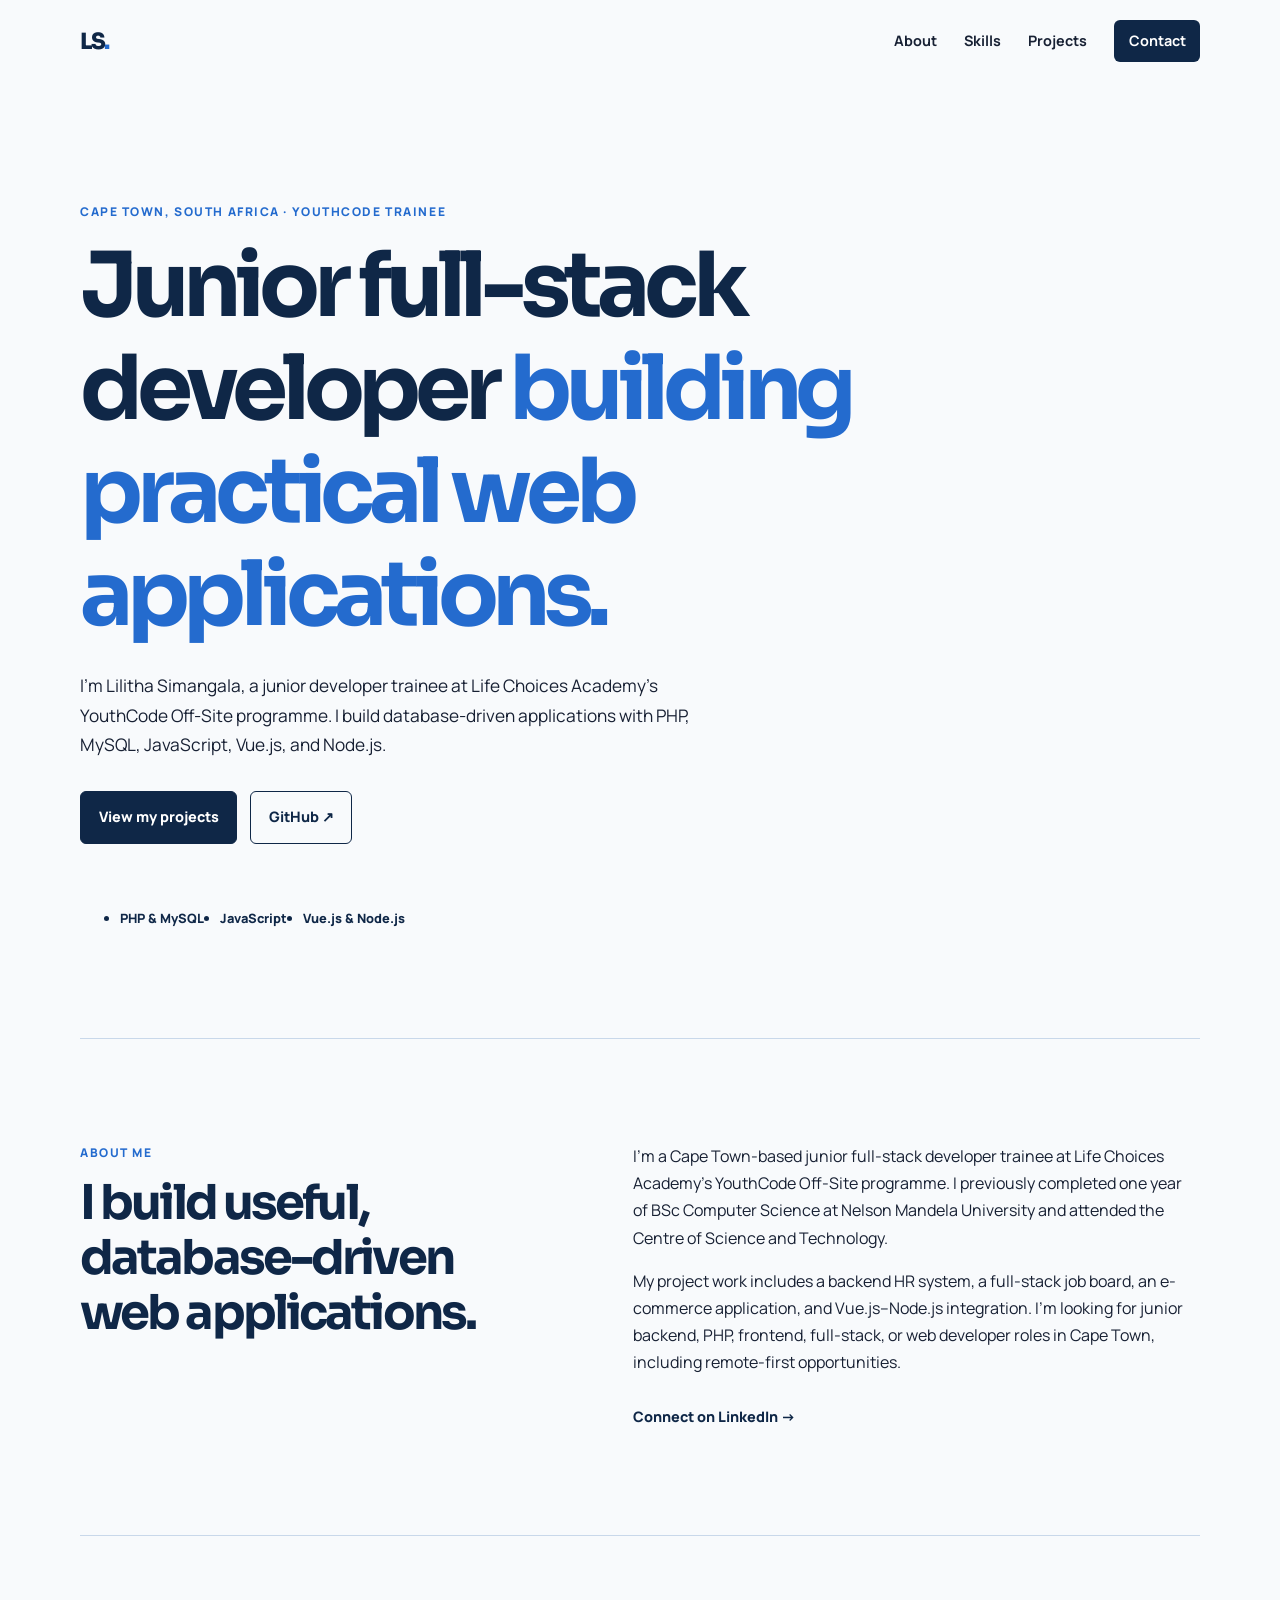
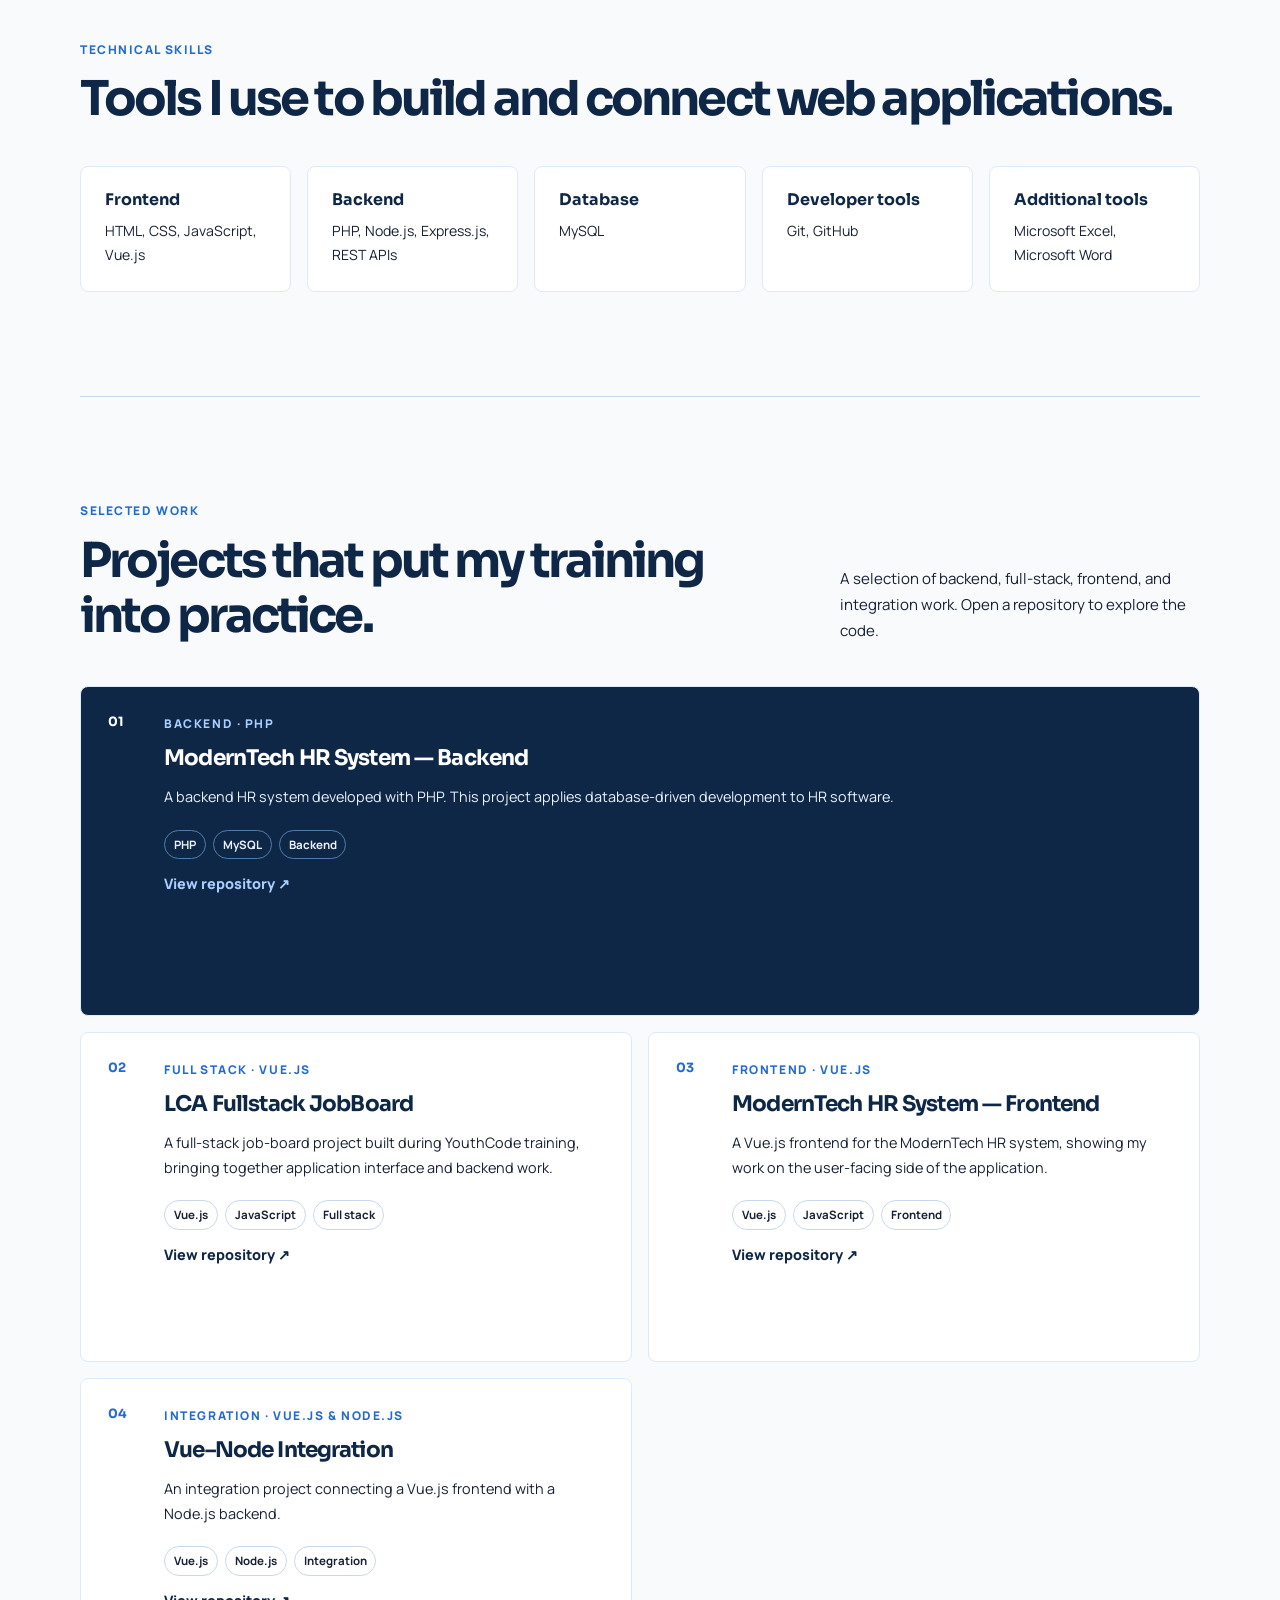
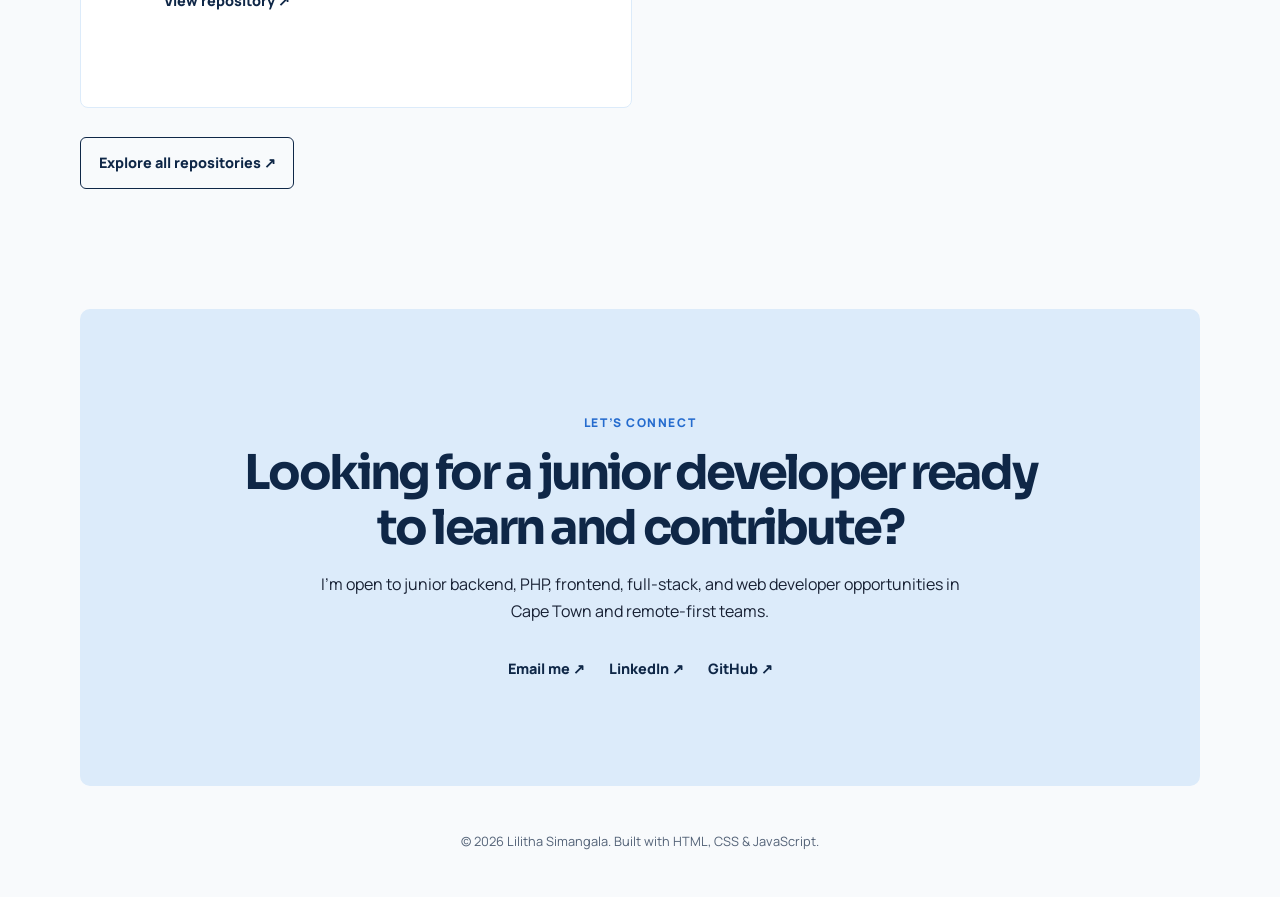
==== index.html @ db2eb68e "Prepare portfolio for GitHub Pages" ====
<!DOCTYPE html>
<html lang="en">
<head>
  <meta charset="UTF-8">
  <meta name="viewport" content="width=device-width, initial-scale=1.0">
  <meta name="description" content="Lilitha Simangala is a Cape Town-based junior full-stack developer trainee building practical web applications with PHP, MySQL, JavaScript, Vue.js, and Node.js.">
  <meta name="theme-color" content="#0F2747">
  <meta property="og:title" content="Lilitha Simangala | Junior Developer">
  <meta property="og:description" content="Cape Town-based junior full-stack developer trainee. Explore Lilitha’s projects, skills, and contact details.">
  <meta property="og:type" content="website">

  <title>Lilitha Simangala | Junior Developer</title>

  <link rel="preconnect" href="https://fonts.googleapis.com">
  <link rel="preconnect" href="https://fonts.gstatic.com" crossorigin>
  <link href="https://fonts.googleapis.com/css2?family=Manrope:wght@400;500;600;700;800&family=Sora:wght@500;600;700;800&display=swap" rel="stylesheet">
  <link rel="stylesheet" href="styles.css">
</head>

<body>
  <a class="skip-link" href="#main-content">Skip to content</a>

  <header class="site-header">
    <a href="#home" class="logo" aria-label="Lilitha Simangala, home">LS<span>.</span></a>

    <button class="menu-button" type="button" aria-controls="primary-navigation" aria-expanded="false">
      Menu
    </button>

    <nav id="primary-navigation" class="nav-links" aria-label="Primary navigation">
      <a href="#about">About</a>
      <a href="#skills">Skills</a>
      <a href="#projects">Projects</a>
      <a class="contact-nav" href="#contact">Contact</a>
    </nav>
  </header>

  <main id="main-content">
    <section id="home" class="hero container" aria-labelledby="hero-title">
      <p class="eyebrow">Cape Town, South Africa · YouthCode trainee</p>

      <h1 id="hero-title">
        Junior full-stack developer
        <span>building practical web applications.</span>
      </h1>

      <p class="hero-text">
        I’m Lilitha Simangala, a junior developer trainee at Life Choices Academy’s
        YouthCode Off-Site programme. I build database-driven applications with
        PHP, MySQL, JavaScript, Vue.js, and Node.js.
      </p>

      <div class="hero-buttons">
        <a class="button primary-button" href="#projects">View my projects</a>
        <a class="button secondary-button" href="https://github.com/LilithaSimangala" target="_blank" rel="noopener noreferrer">GitHub <span aria-hidden="true">↗</span></a>
      </div>

      <ul class="quick-skills" aria-label="Core technologies">
        <li>PHP &amp; MySQL</li>
        <li>JavaScript</li>
        <li>Vue.js &amp; Node.js</li>
      </ul>
    </section>

    <section id="about" class="section container about-section" aria-labelledby="about-title">
      <div>
        <p class="eyebrow">About me</p>
        <h2 id="about-title">I build useful, database-driven web applications.</h2>
      </div>

      <div class="about-text">
        <p>
          I’m a Cape Town-based junior full-stack developer trainee at Life Choices
          Academy’s YouthCode Off-Site programme. I previously completed one year
          of BSc Computer Science at Nelson Mandela University and attended the
          Centre of Science and Technology.
        </p>

        <p>
          My project work includes a backend HR system, a full-stack job board,
          an e-commerce application, and Vue.js–Node.js integration. I’m looking
          for junior backend, PHP, frontend, full-stack, or web developer roles
          in Cape Town, including remote-first opportunities.
        </p>

        <a class="text-link" href="https://www.linkedin.com/in/lilitha-simangala-366183263" target="_blank" rel="noopener noreferrer">Connect on LinkedIn <span aria-hidden="true">→</span></a>
      </div>
    </section>

    <section id="skills" class="section container" aria-labelledby="skills-title">
      <p class="eyebrow">Technical skills</p>
      <h2 id="skills-title">Tools I use to build and connect web applications.</h2>

      <div class="skills-grid">
        <article>
          <h3>Frontend</h3>
          <p>HTML, CSS, JavaScript, Vue.js</p>
        </article>

        <article>
          <h3>Backend</h3>
          <p>PHP, Node.js, Express.js, REST APIs</p>
        </article>

        <article>
          <h3>Database</h3>
          <p>MySQL</p>
        </article>

        <article>
          <h3>Developer tools</h3>
          <p>Git, GitHub</p>
        </article>

        <article>
          <h3>Additional tools</h3>
          <p>Microsoft Excel, Microsoft Word</p>
        </article>
      </div>
    </section>

    <section id="projects" class="section container" aria-labelledby="projects-title">
      <div class="projects-heading">
        <div>
          <p class="eyebrow">Selected work</p>
          <h2 id="projects-title">Projects that put my training into practice.</h2>
        </div>

        <p>
          A selection of backend, full-stack, frontend, and integration work.
          Open a repository to explore the code.
        </p>
      </div>

      <div class="project-grid">
        <article class="project-card featured-card">
          <span class="project-number" aria-hidden="true">01</span>
          <div>
            <p class="project-type">Backend · PHP</p>
            <h3>ModernTech HR System — Backend</h3>
            <p>
              A backend HR system developed with PHP. This project applies
              database-driven development to HR software.
            </p>
            <div class="tags" aria-label="Technologies and focus">
              <span>PHP</span><span>MySQL</span><span>Backend</span>
            </div>
            <a href="https://github.com/LilithaSimangala/back-end-moderntech-hr-system" target="_blank" rel="noopener noreferrer">View repository <span aria-hidden="true">↗</span></a>
          </div>
        </article>

        <article class="project-card">
          <span class="project-number" aria-hidden="true">02</span>
          <div>
            <p class="project-type">Full stack · Vue.js</p>
            <h3>LCA Fullstack JobBoard</h3>
            <p>
              A full-stack job-board project built during YouthCode training,
              bringing together application interface and backend work.
            </p>
            <div class="tags" aria-label="Technologies and focus">
              <span>Vue.js</span><span>JavaScript</span><span>Full stack</span>
            </div>
            <a href="https://github.com/LilithaSimangala/LCA-Fullstack-JobBoard" target="_blank" rel="noopener noreferrer">View repository <span aria-hidden="true">↗</span></a>
          </div>
        </article>

        <article class="project-card">
          <span class="project-number" aria-hidden="true">03</span>
          <div>
            <p class="project-type">Frontend · Vue.js</p>
            <h3>ModernTech HR System — Frontend</h3>
            <p>
              A Vue.js frontend for the ModernTech HR system, showing my work
              on the user-facing side of the application.
            </p>
            <div class="tags" aria-label="Technologies and focus">
              <span>Vue.js</span><span>JavaScript</span><span>Frontend</span>
            </div>
            <a href="https://github.com/LilithaSimangala/Moderntech-Hr-System" target="_blank" rel="noopener noreferrer">View repository <span aria-hidden="true">↗</span></a>
          </div>
        </article>

        <article class="project-card">
          <span class="project-number" aria-hidden="true">04</span>
          <div>
            <p class="project-type">Integration · Vue.js &amp; Node.js</p>
            <h3>Vue–Node Integration</h3>
            <p>
              An integration project connecting a Vue.js frontend with a
              Node.js backend.
            </p>
            <div class="tags" aria-label="Technologies and focus">
              <span>Vue.js</span><span>Node.js</span><span>Integration</span>
            </div>
            <a href="https://github.com/LilithaSimangala/LCA-Vue-Node-Integration" target="_blank" rel="noopener noreferrer">View repository <span aria-hidden="true">↗</span></a>
          </div>
        </article>
      </div>

      <a class="button secondary-button all-projects" href="https://github.com/LilithaSimangala?tab=repositories" target="_blank" rel="noopener noreferrer">Explore all repositories <span aria-hidden="true">↗</span></a>
    </section>

    <section id="contact" class="contact-section container" aria-labelledby="contact-title">
      <p class="eyebrow">Let’s connect</p>

      <h2 id="contact-title">Looking for a junior developer ready to learn and contribute?</h2>

      <p>
        I’m open to junior backend, PHP, frontend, full-stack, and web developer
        opportunities in Cape Town and remote-first teams.
      </p>

      <div class="contact-links">
        <a href="mailto:lilithaphem@gmail.com">Email me <span aria-hidden="true">↗</span></a>
        <a href="https://www.linkedin.com/in/lilitha-simangala-366183263" target="_blank" rel="noopener noreferrer">LinkedIn <span aria-hidden="true">↗</span></a>
        <a href="https://github.com/LilithaSimangala" target="_blank" rel="noopener noreferrer">GitHub <span aria-hidden="true">↗</span></a>
      </div>
    </section>
  </main>

  <footer>
    <p>© <span id="year"></span> Lilitha Simangala. Built with HTML, CSS &amp; JavaScript.</p>
  </footer>

  <script src="script.js"></script>
</body>
</html>
---- styles.css ----
:root {
  --navy: #0F2747;
  --blue: #246BCE;
  --soft-blue: #DCEBFA;
  --off-white: #F8FAFC;
  --text: #172033;
  --line: #C9D8EA;
}

* {
  box-sizing: border-box;
}

html {
  scroll-behavior: smooth;
}

body {
  margin: 0;
  background: var(--off-white);
  color: var(--text);
  font-family: "Manrope", sans-serif;
  line-height: 1.7;
}

a {
  color: inherit;
  text-decoration: none;
}

a:focus-visible,
button:focus-visible {
  outline: 3px solid var(--blue);
  outline-offset: 4px;
}

.skip-link {
  position: absolute;
  z-index: 10;
  top: 0.75rem;
  left: 0.75rem;
  padding: 0.65rem 0.9rem;
  transform: translateY(-160%);
  border-radius: 6px;
  background: var(--navy);
  color: white;
  font-weight: 800;
}

.skip-link:focus {
  transform: translateY(0);
}

.container,
.site-header {
  width: min(1120px, calc(100% - 2rem));
  margin: auto;
}

.site-header {
  height: 82px;
  display: flex;
  align-items: center;
  justify-content: space-between;
}

.logo {
  color: var(--navy);
  font-family: "Sora", sans-serif;
  font-size: 1.4rem;
  font-weight: 800;
  letter-spacing: -0.1em;
}

.logo span {
  color: var(--blue);
}

.nav-links {
  display: flex;
  align-items: center;
  gap: 1.7rem;
  font-size: 0.9rem;
  font-weight: 700;
}

.nav-links a:hover,
.text-link:hover,
.project-card a:hover,
.contact-links a:hover {
  color: var(--blue);
}

.contact-nav {
  padding: 0.55rem 0.9rem;
  border-radius: 6px;
  background: var(--navy);
  color: white;
}

.menu-button {
  display: none;
  border: 0;
  background: transparent;
  color: var(--navy);
  font: 700 0.9rem "Manrope", sans-serif;
}

.hero {
  padding: 7.5rem 0 6rem;
}

.eyebrow,
.project-type {
  margin: 0 0 0.7rem;
  color: var(--blue);
  font-size: 0.75rem;
  font-weight: 800;
  letter-spacing: 0.13em;
  text-transform: uppercase;
}

h1,
h2,
h3 {
  color: var(--navy);
  font-family: "Sora", sans-serif;
  line-height: 1.15;
}

h1 {
  max-width: 880px;
  margin: 0;
  font-size: clamp(2.7rem, 7vw, 5.6rem);
  letter-spacing: -0.07em;
}

h1 span {
  color: var(--blue);
}

h2 {
  margin: 0;
  font-size: clamp(1.9rem, 4vw, 3rem);
  letter-spacing: -0.06em;
}

.hero-text {
  max-width: 660px;
  margin: 1.6rem 0 2rem;
  font-size: 1.08rem;
}

.hero-buttons {
  display: flex;
  flex-wrap: wrap;
  gap: 0.8rem;
}

.button {
  display: inline-block;
  padding: 0.8rem 1.1rem;
  border: 1px solid var(--navy);
  border-radius: 6px;
  font-size: 0.9rem;
  font-weight: 800;
  transition: 0.2s;
}

.button:hover {
  transform: translateY(-2px);
}

.primary-button {
  background: var(--navy);
  color: white;
}

.secondary-button {
  color: var(--navy);
}

.quick-skills {
  display: flex;
  flex-wrap: wrap;
  gap: 1rem;
  margin-top: 4rem;
  color: var(--navy);
  font-size: 0.8rem;
  font-weight: 800;
}

.quick-skills span {
  padding-right: 1rem;
  border-right: 1px solid var(--line);
}

.quick-skills span:last-child {
  border: 0;
}

.section {
  padding: 6.5rem 0;
  border-top: 1px solid var(--line);
}

.about-section {
  display: grid;
  grid-template-columns: 0.9fr 1.1fr;
  gap: 8%;
}

.about-text p:first-child {
  margin-top: 0;
}

.text-link,
.project-card a {
  display: inline-block;
  margin-top: 0.8rem;
  color: var(--navy);
  font-size: 0.9rem;
  font-weight: 800;
}

.skills-grid {
  display: grid;
  grid-template-columns: repeat(auto-fit, minmax(190px, 1fr));
  gap: 1rem;
  margin-top: 2.5rem;
}

.skills-grid article {
  padding: 1.5rem;
  border: 1px solid var(--soft-blue);
  border-radius: 8px;
  background: white;
}

.skills-grid h3 {
  margin: 0 0 0.6rem;
  font-size: 1rem;
}

.skills-grid p {
  margin: 0;
  font-size: 0.88rem;
}

.projects-heading {
  display: flex;
  align-items: end;
  justify-content: space-between;
  gap: 3rem;
}

.projects-heading > p {
  max-width: 360px;
  margin: 0;
  font-size: 0.94rem;
}

.project-grid {
  display: grid;
  grid-template-columns: repeat(2, 1fr);
  gap: 1rem;
  margin-top: 2.7rem;
}

.project-card {
  display: grid;
  grid-template-columns: 40px 1fr;
  gap: 1rem;
  min-height: 330px;
  padding: 1.7rem;
  border: 1px solid var(--soft-blue);
  border-radius: 8px;
  background: white;
}

.featured-card {
  grid-column: span 2;
  background: var(--navy);
  color: #EAF2FC;
}

.featured-card h3,
.featured-card .project-number {
  color: white;
}

.featured-card .project-type,
.featured-card a {
  color: #A9CEFF;
}

.project-number {
  color: var(--blue);
  font: 700 0.8rem "Sora", sans-serif;
}

.project-card h3 {
  margin: 0.4rem 0 0.9rem;
  font-size: 1.35rem;
  letter-spacing: -0.04em;
}

.project-card p:not(.project-type) {
  margin: 0;
  font-size: 0.9rem;
}

.tags {
  display: flex;
  flex-wrap: wrap;
  gap: 0.45rem;
  margin-top: 1.25rem;
}

.tags span {
  padding: 0.25rem 0.55rem;
  border: 1px solid var(--line);
  border-radius: 99px;
  font-size: 0.72rem;
  font-weight: 700;
}

.featured-card .tags span {
  border-color: #537CAB;
}

.all-projects {
  margin-top: 1.8rem;
}

.contact-section {
  margin-top: 1rem;
  padding: 6.5rem 8%;
  border-radius: 10px;
  background: var(--soft-blue);
  text-align: center;
}

.contact-section h2 {
  max-width: 800px;
  margin: auto;
}

.contact-section > p:not(.eyebrow) {
  max-width: 650px;
  margin: 1rem auto 0;
}

.contact-links {
  display: flex;
  justify-content: center;
  flex-wrap: wrap;
  gap: 1.5rem;
  margin-top: 2rem;
  color: var(--navy);
  font-size: 0.9rem;
  font-weight: 800;
}

footer {
  padding: 2rem 1rem;
  color: #526176;
  text-align: center;
  font-size: 0.8rem;
}

@media (max-width: 760px) {
  .menu-button {
    display: block;
  }

  .nav-links {
    display: none;
    position: absolute;
    top: 65px;
    right: 1rem;
    width: 210px;
    padding: 1rem;
    flex-direction: column;
    align-items: stretch;
    border: 1px solid var(--soft-blue);
    border-radius: 8px;
    background: white;
    box-shadow: 0 10px 25px rgba(15, 39, 71, 0.12);
  }

  .nav-links.show {
    display: flex;
  }

  .hero {
    padding: 5rem 0 4.5rem;
  }

  .about-section,
  .project-grid {
    grid-template-columns: 1fr;
  }

  .featured-card {
    grid-column: auto;
  }

  .skills-grid {
    grid-template-columns: repeat(2, 1fr);
  }

  .projects-heading {
    display: block;
  }

  .projects-heading > p {
    margin-top: 1rem;
  }

  .project-card {
    min-height: auto;
  }
}

@media (max-width: 450px) {
  .skills-grid {
    grid-template-columns: 1fr;
  }

  .contact-section {
    padding: 4.5rem 1.2rem;
  }
}

@media (prefers-reduced-motion: reduce) {
  html {
    scroll-behavior: auto;
  }

  *,
  *::before,
  *::after {
    transition-duration: 0.01ms !important;
    animation-duration: 0.01ms !important;
    animation-iteration-count: 1 !important;
  }
}
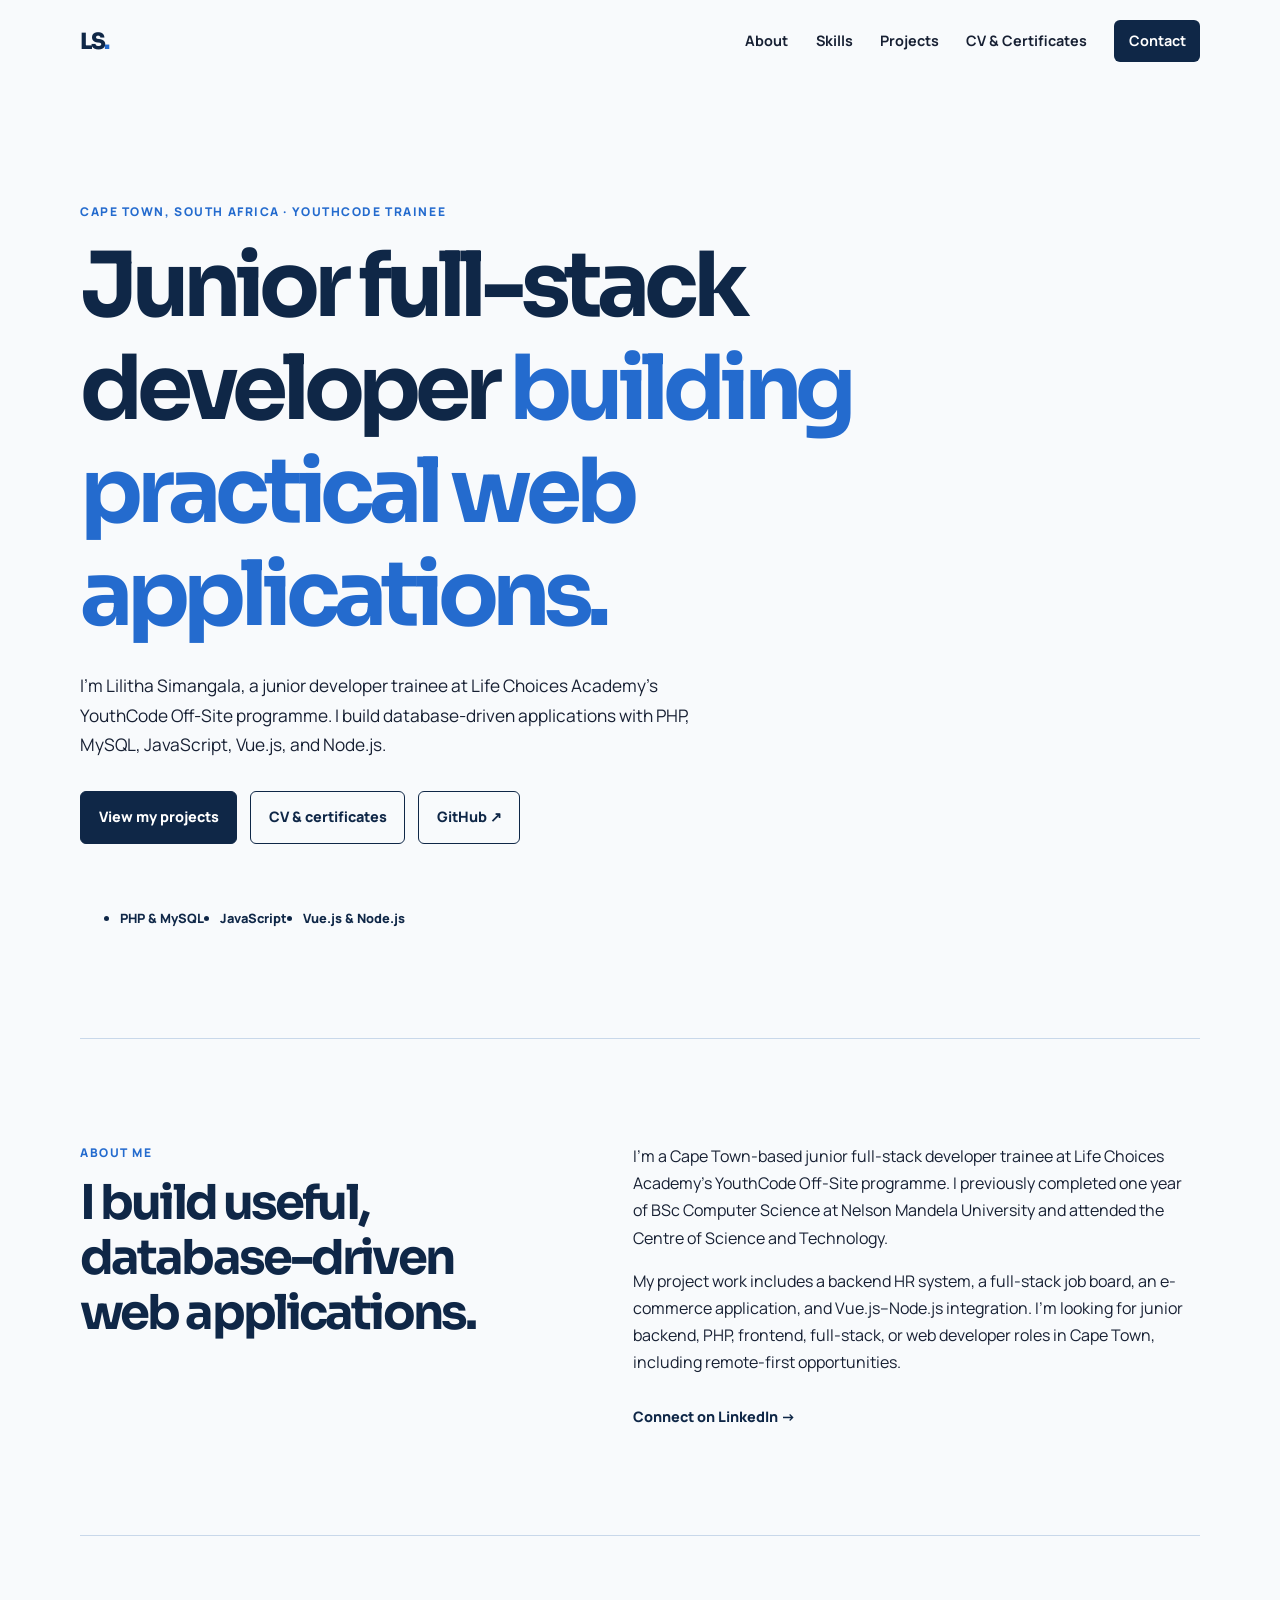
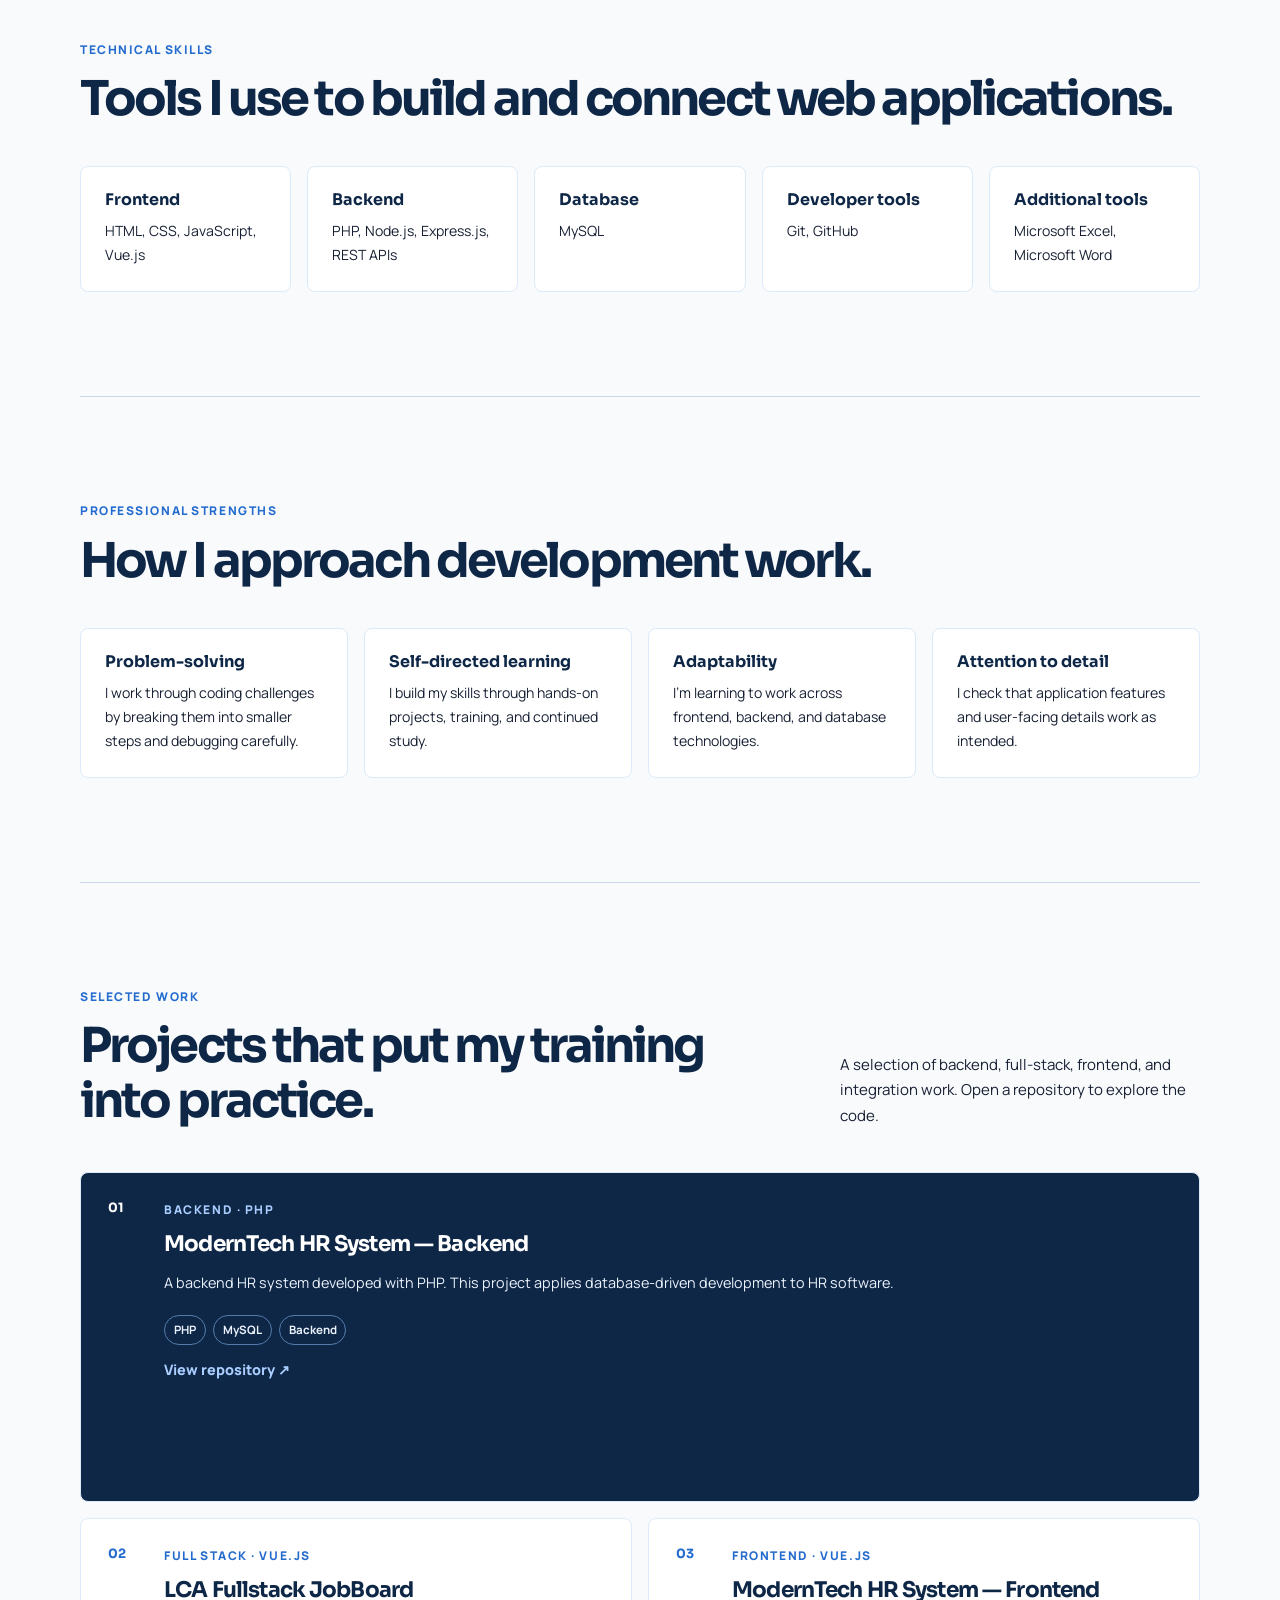
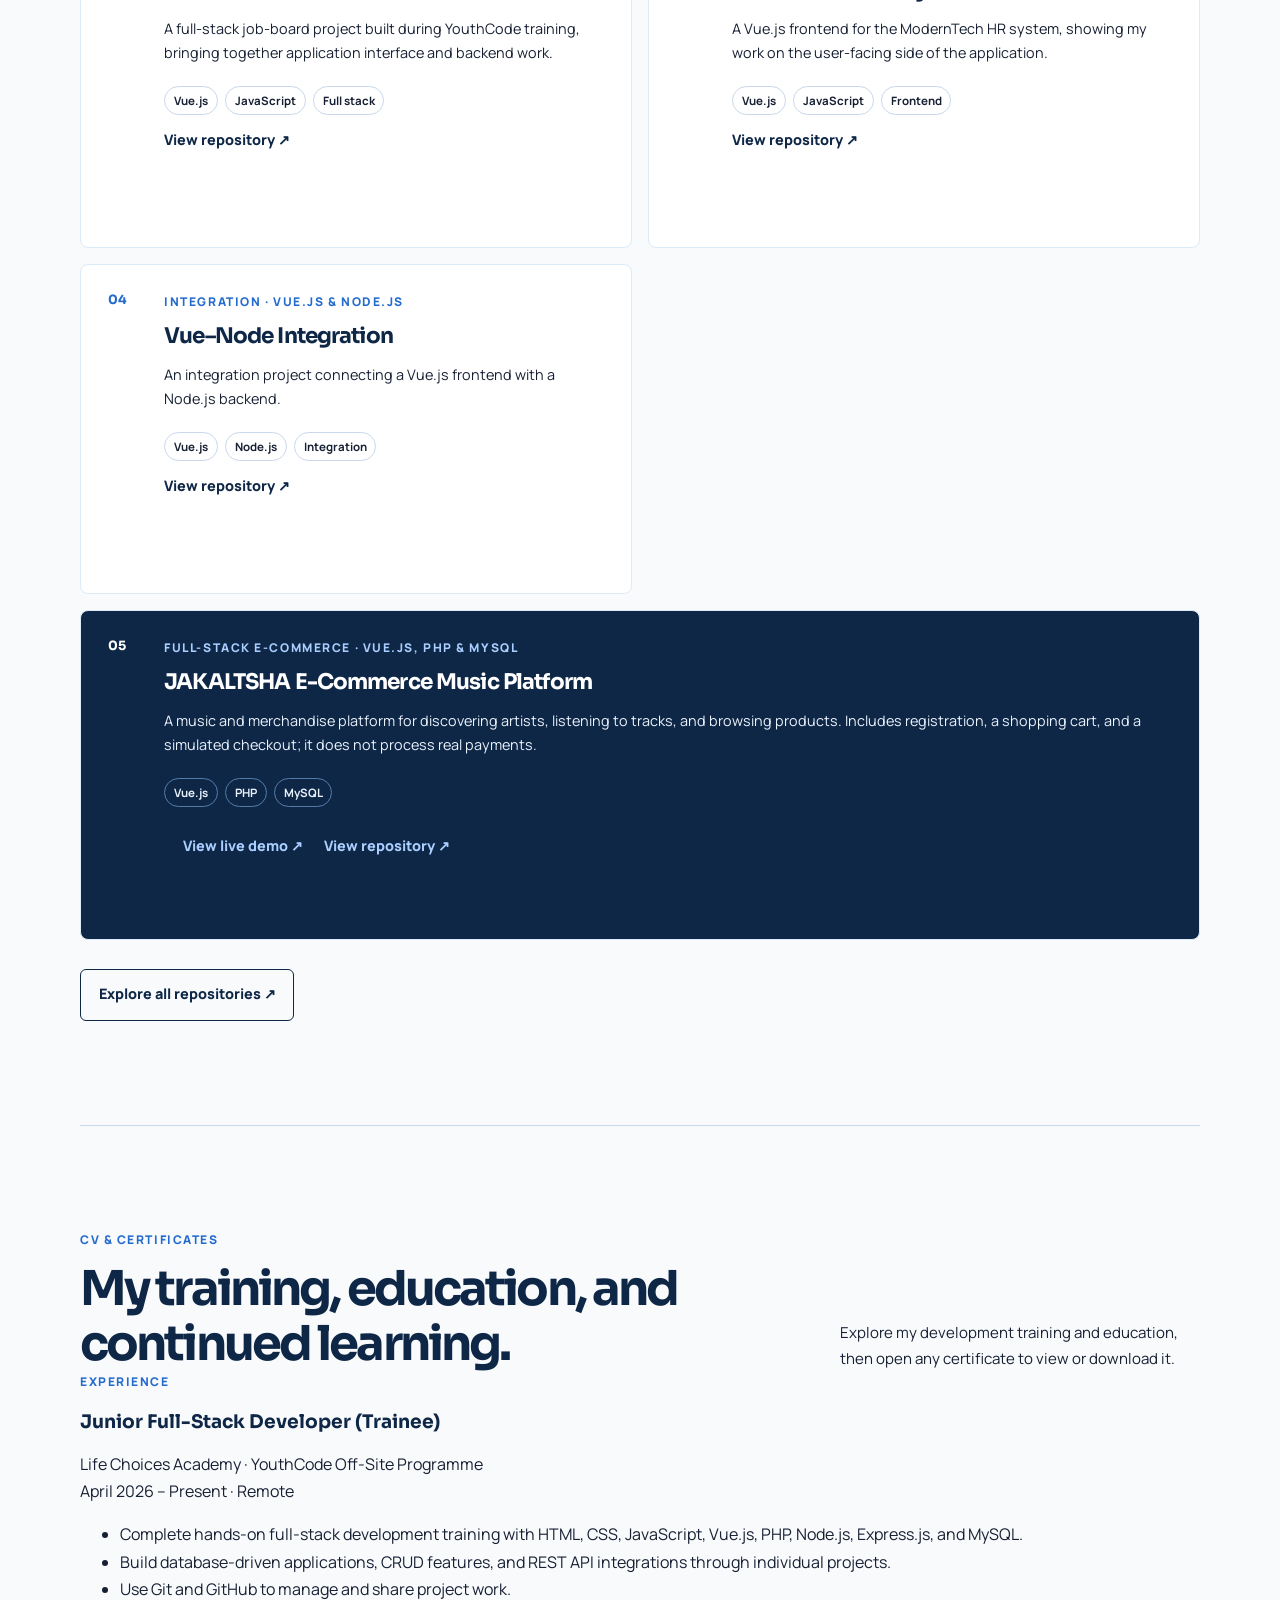
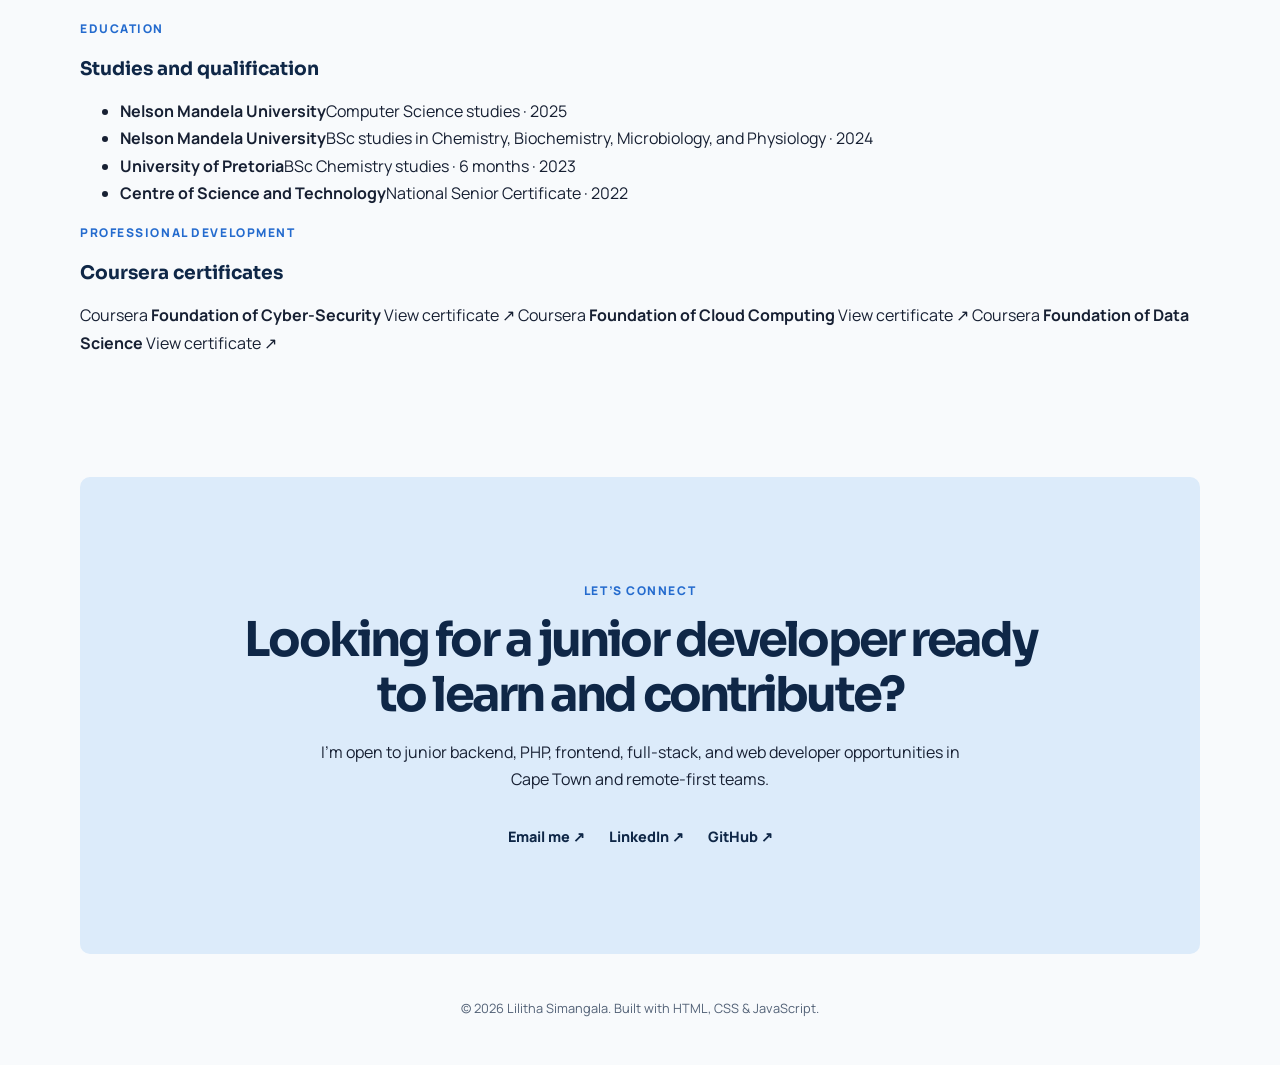
==== commit 7dc252ab: "Add JAKALTSHA live demo to portfolio" ====
--- a/index.html
+++ b/index.html
@@ -6,7 +6,7 @@
   <meta name="description" content="Lilitha Simangala is a Cape Town-based junior full-stack developer trainee building practical web applications with PHP, MySQL, JavaScript, Vue.js, and Node.js.">
   <meta name="theme-color" content="#0F2747">
   <meta property="og:title" content="Lilitha Simangala | Junior Developer">
-  <meta property="og:description" content="Cape Town-based junior full-stack developer trainee. Explore Lilitha’s projects, skills, and contact details.">
+  <meta property="og:description" content="Cape Town-based junior full-stack developer trainee. Explore Lilitha’s projects, skills, certificates, and contact details.">
   <meta property="og:type" content="website">
 
   <title>Lilitha Simangala | Junior Developer</title>
@@ -31,6 +31,7 @@
       <a href="#about">About</a>
       <a href="#skills">Skills</a>
       <a href="#projects">Projects</a>
+      <a href="#cv">CV &amp; Certificates</a>
       <a class="contact-nav" href="#contact">Contact</a>
     </nav>
   </header>
@@ -52,6 +53,7 @@
 
       <div class="hero-buttons">
         <a class="button primary-button" href="#projects">View my projects</a>
+        <a class="button secondary-button" href="#cv">CV &amp; certificates</a>
         <a class="button secondary-button" href="https://github.com/LilithaSimangala" target="_blank" rel="noopener noreferrer">GitHub <span aria-hidden="true">↗</span></a>
       </div>
 
@@ -119,6 +121,33 @@
       </div>
     </section>
 
+    <section id="soft-skills" class="section container" aria-labelledby="soft-skills-title">
+  <p class="eyebrow">Professional strengths</p>
+  <h2 id="soft-skills-title">How I approach development work.</h2>
+
+  <div class="skills-grid">
+    <article>
+      <h3>Problem-solving</h3>
+      <p>I work through coding challenges by breaking them into smaller steps and debugging carefully.</p>
+    </article>
+
+    <article>
+      <h3>Self-directed learning</h3>
+      <p>I build my skills through hands-on projects, training, and continued study.</p>
+    </article>
+
+    <article>
+      <h3>Adaptability</h3>
+      <p>I’m learning to work across frontend, backend, and database technologies.</p>
+    </article>
+
+    <article>
+      <h3>Attention to detail</h3>
+      <p>I check that application features and user-facing details work as intended.</p>
+    </article>
+  </div>
+</section>
+
     <section id="projects" class="section container" aria-labelledby="projects-title">
       <div class="projects-heading">
         <div>
@@ -133,6 +162,7 @@
       </div>
 
       <div class="project-grid">
+
         <article class="project-card featured-card">
           <span class="project-number" aria-hidden="true">01</span>
           <div>
@@ -196,9 +226,96 @@
             <a href="https://github.com/LilithaSimangala/LCA-Vue-Node-Integration" target="_blank" rel="noopener noreferrer">View repository <span aria-hidden="true">↗</span></a>
           </div>
         </article>
+
+        <article class="project-card featured-card">
+  <span class="project-number" aria-hidden="true">05</span>
+  <div>
+    <p class="project-type">Full-stack e-commerce · Vue.js, PHP &amp; MySQL</p>
+    <h3>JAKALTSHA E-Commerce Music Platform</h3>
+    <p>
+      A music and merchandise platform for discovering artists, listening to
+      tracks, and browsing products. Includes registration, a shopping cart,
+      and a simulated checkout; it does not process real payments.
+    </p>
+    <div class="tags" aria-label="Technologies">
+      <span>Vue.js</span><span>PHP</span><span>MySQL</span>
+    </div>
+    <a class="button secondary-button"
+       href="https://jakhaltsha.vercel.app/"
+       target="_blank"
+       rel="noopener noreferrer">View live demo ↗</a>
+    <a href="https://github.com/LilithaSimangala/E-Commerce-JAKALTSHA"
+       target="_blank"
+       rel="noopener noreferrer">View repository ↗</a>
+  </div>
+</article>
       </div>
 
       <a class="button secondary-button all-projects" href="https://github.com/LilithaSimangala?tab=repositories" target="_blank" rel="noopener noreferrer">Explore all repositories <span aria-hidden="true">↗</span></a>
+    </section>
+
+    <section id="cv" class="section container cv-section" aria-labelledby="cv-title">
+      <div class="projects-heading cv-heading">
+        <div>
+          <p class="eyebrow">CV &amp; certificates</p>
+          <h2 id="cv-title">My training, education, and continued learning.</h2>
+        </div>
+        <p>Explore my development training and education, then open any certificate to view or download it.</p>
+      </div>
+
+      <div class="cv-grid">
+        <article class="cv-card">
+          <p class="eyebrow">Experience</p>
+          <h3>Junior Full-Stack Developer (Trainee)</h3>
+          <p class="cv-meta">
+            Life Choices Academy · YouthCode Off-Site Programme<br>
+            April 2026 – Present · Remote
+          </p>
+          <ul>
+            <li>Complete hands-on full-stack development training with HTML, CSS, JavaScript, Vue.js, PHP, Node.js, Express.js, and MySQL.</li>
+            <li>Build database-driven applications, CRUD features, and REST API integrations through individual projects.</li>
+            <li>Use Git and GitHub to manage and share project work.</li>
+          </ul>
+        </article>
+
+        <article class="cv-card">
+          <p class="eyebrow">Education</p>
+          <h3>Studies and qualification</h3>
+          <ul class="education-list">
+            <li><strong>Nelson Mandela University</strong><span>Computer Science studies · 2025</span></li>
+            <li><strong>Nelson Mandela University</strong><span>BSc studies in Chemistry, Biochemistry, Microbiology, and Physiology · 2024</span></li>
+            <li><strong>University of Pretoria</strong><span>BSc Chemistry studies · 6 months · 2023</span></li>
+            <li><strong>Centre of Science and Technology</strong><span>National Senior Certificate · 2022</span></li>
+          </ul>
+        </article>
+      </div>
+
+      <div class="certificates-block" aria-labelledby="certificates-title">
+        <div>
+          <p class="eyebrow">Professional development</p>
+          <h3 id="certificates-title">Coursera certificates</h3>
+        </div>
+
+        <div class="certificate-grid">
+          <a class="certificate-card" href="certificates/coursera-foundation-of-cyber-security.pdf" target="_blank" rel="noopener noreferrer">
+            <span class="certificate-provider">Coursera</span>
+            <strong>Foundation of Cyber-Security</strong>
+            <span class="certificate-action">View certificate <span aria-hidden="true">↗</span></span>
+          </a>
+
+          <a class="certificate-card" href="certificates/coursera-foundation-of-cloud-computing.pdf" target="_blank" rel="noopener noreferrer">
+            <span class="certificate-provider">Coursera</span>
+            <strong>Foundation of Cloud Computing</strong>
+            <span class="certificate-action">View certificate <span aria-hidden="true">↗</span></span>
+          </a>
+
+          <a class="certificate-card" href="certificates/coursera-foundation-of-data-science.pdf" target="_blank" rel="noopener noreferrer">
+            <span class="certificate-provider">Coursera</span>
+            <strong>Foundation of Data Science</strong>
+            <span class="certificate-action">View certificate <span aria-hidden="true">↗</span></span>
+          </a>
+        </div>
+      </div>
     </section>
 
     <section id="contact" class="contact-section container" aria-labelledby="contact-title">
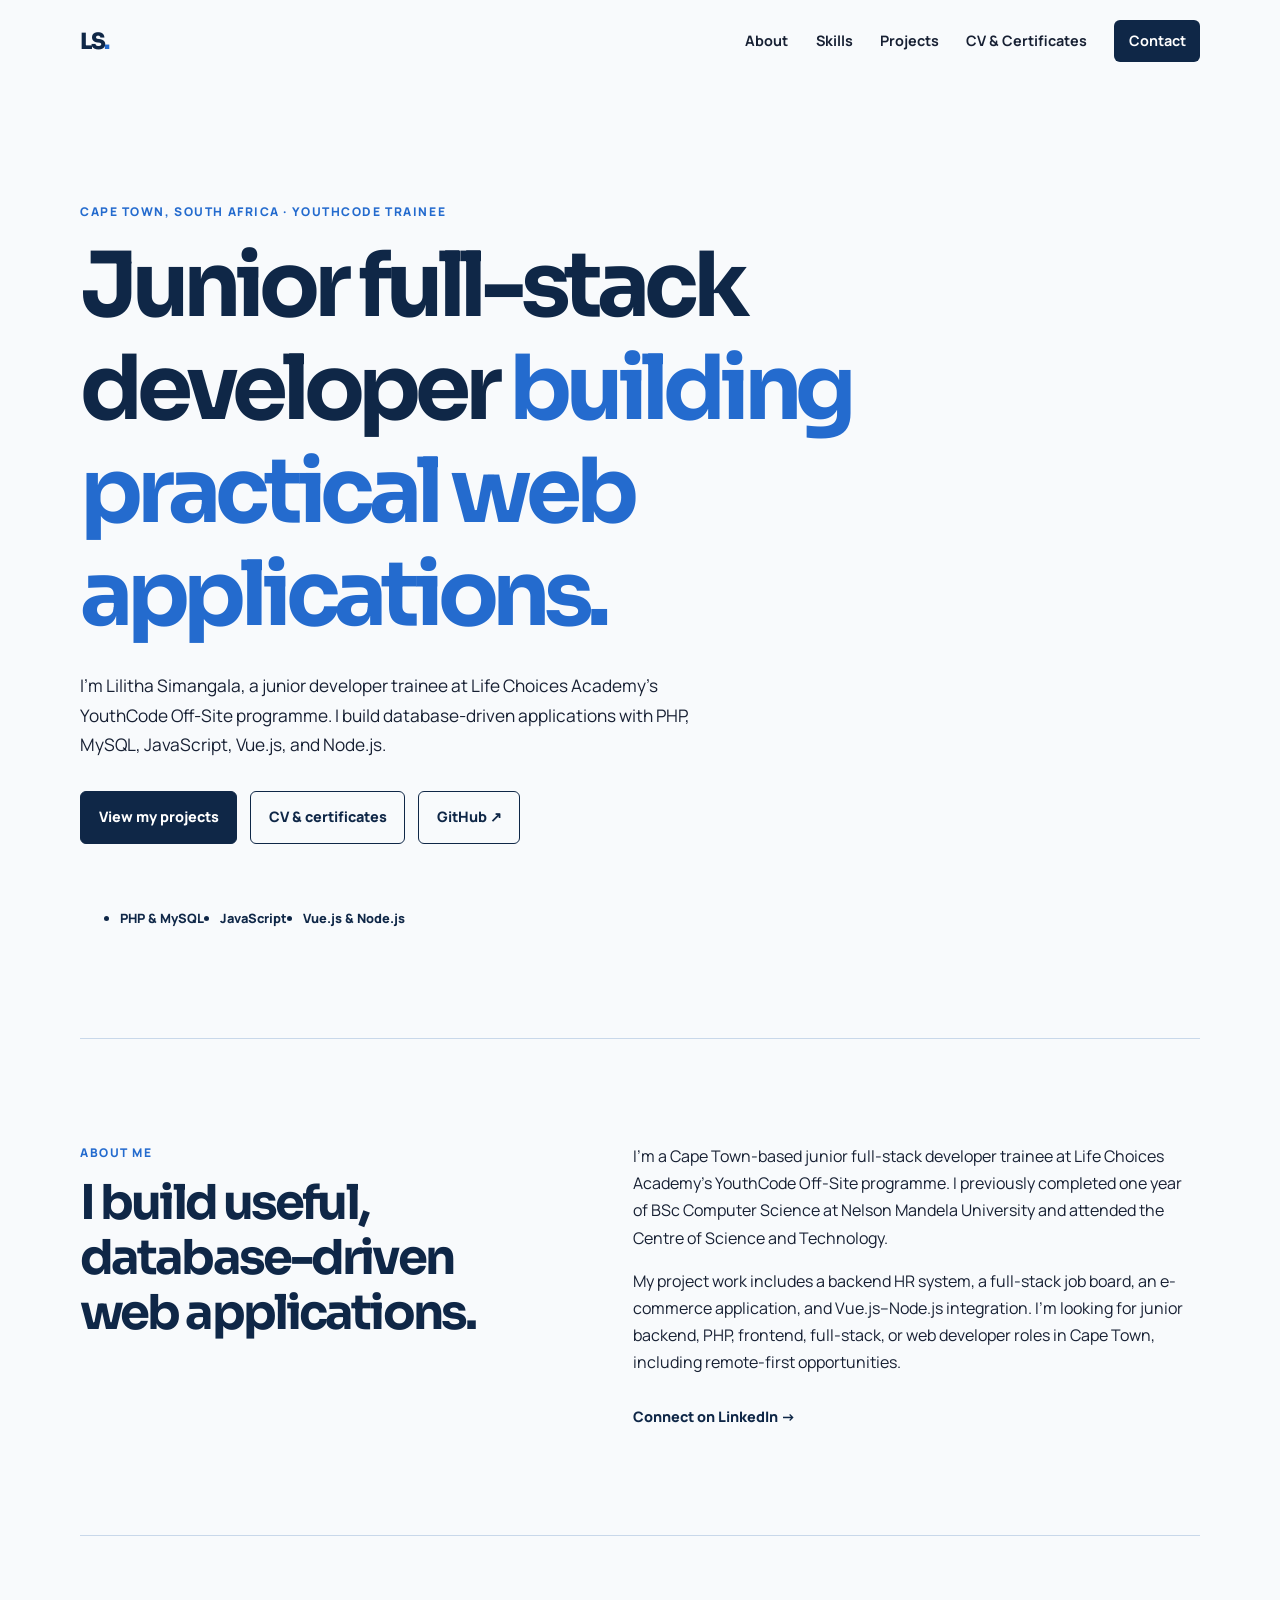
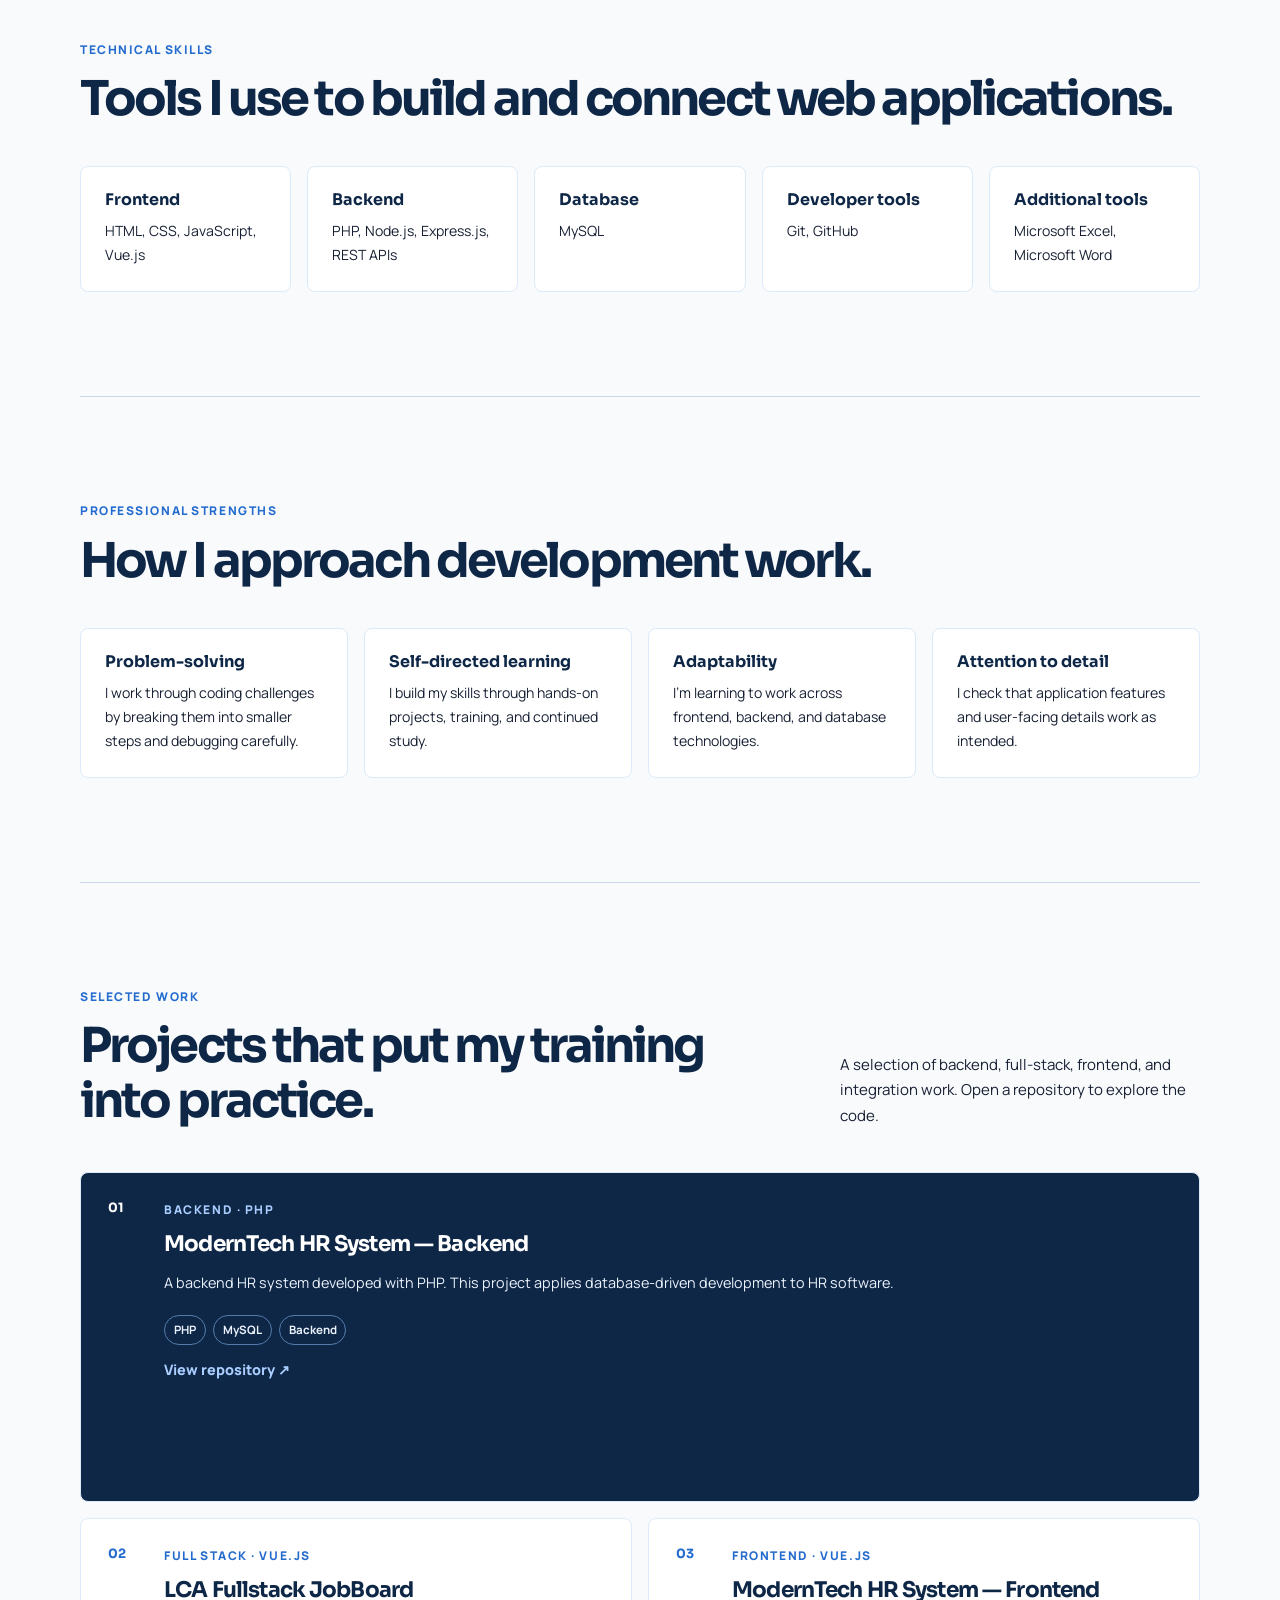
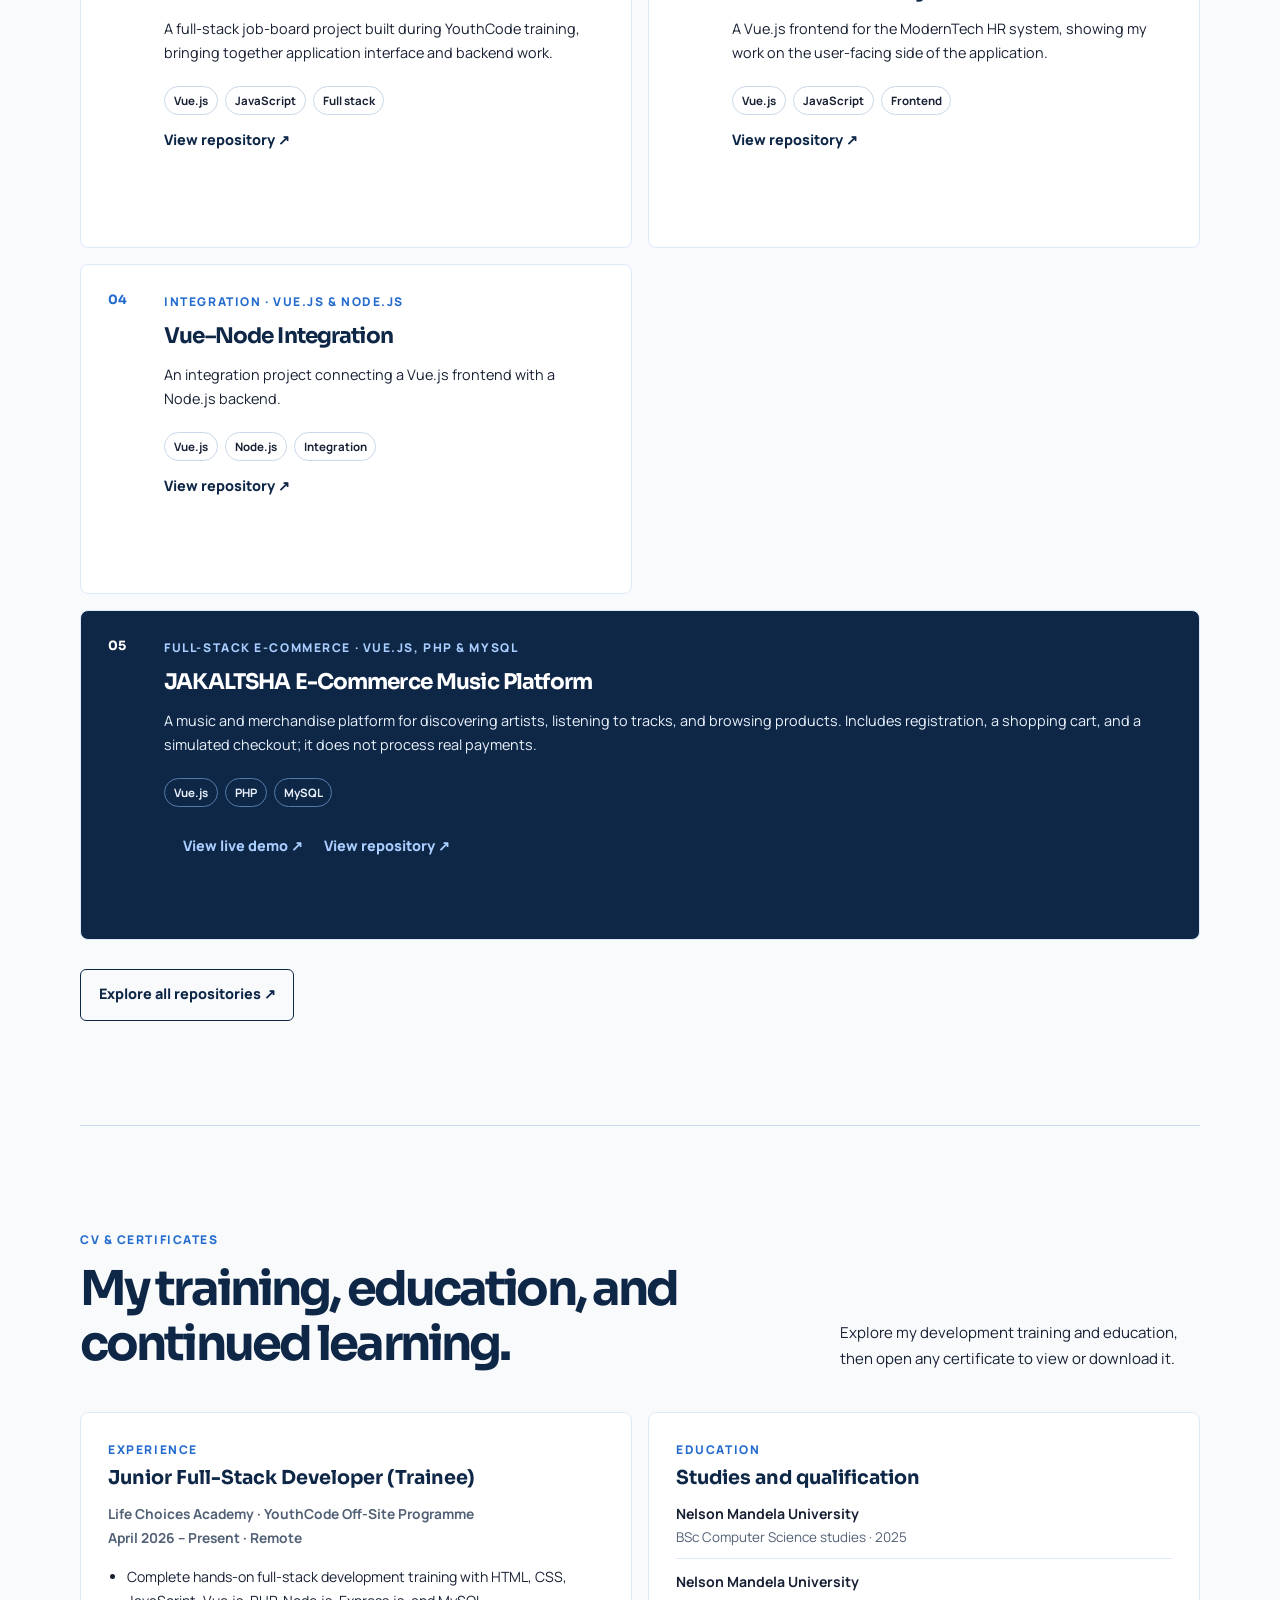
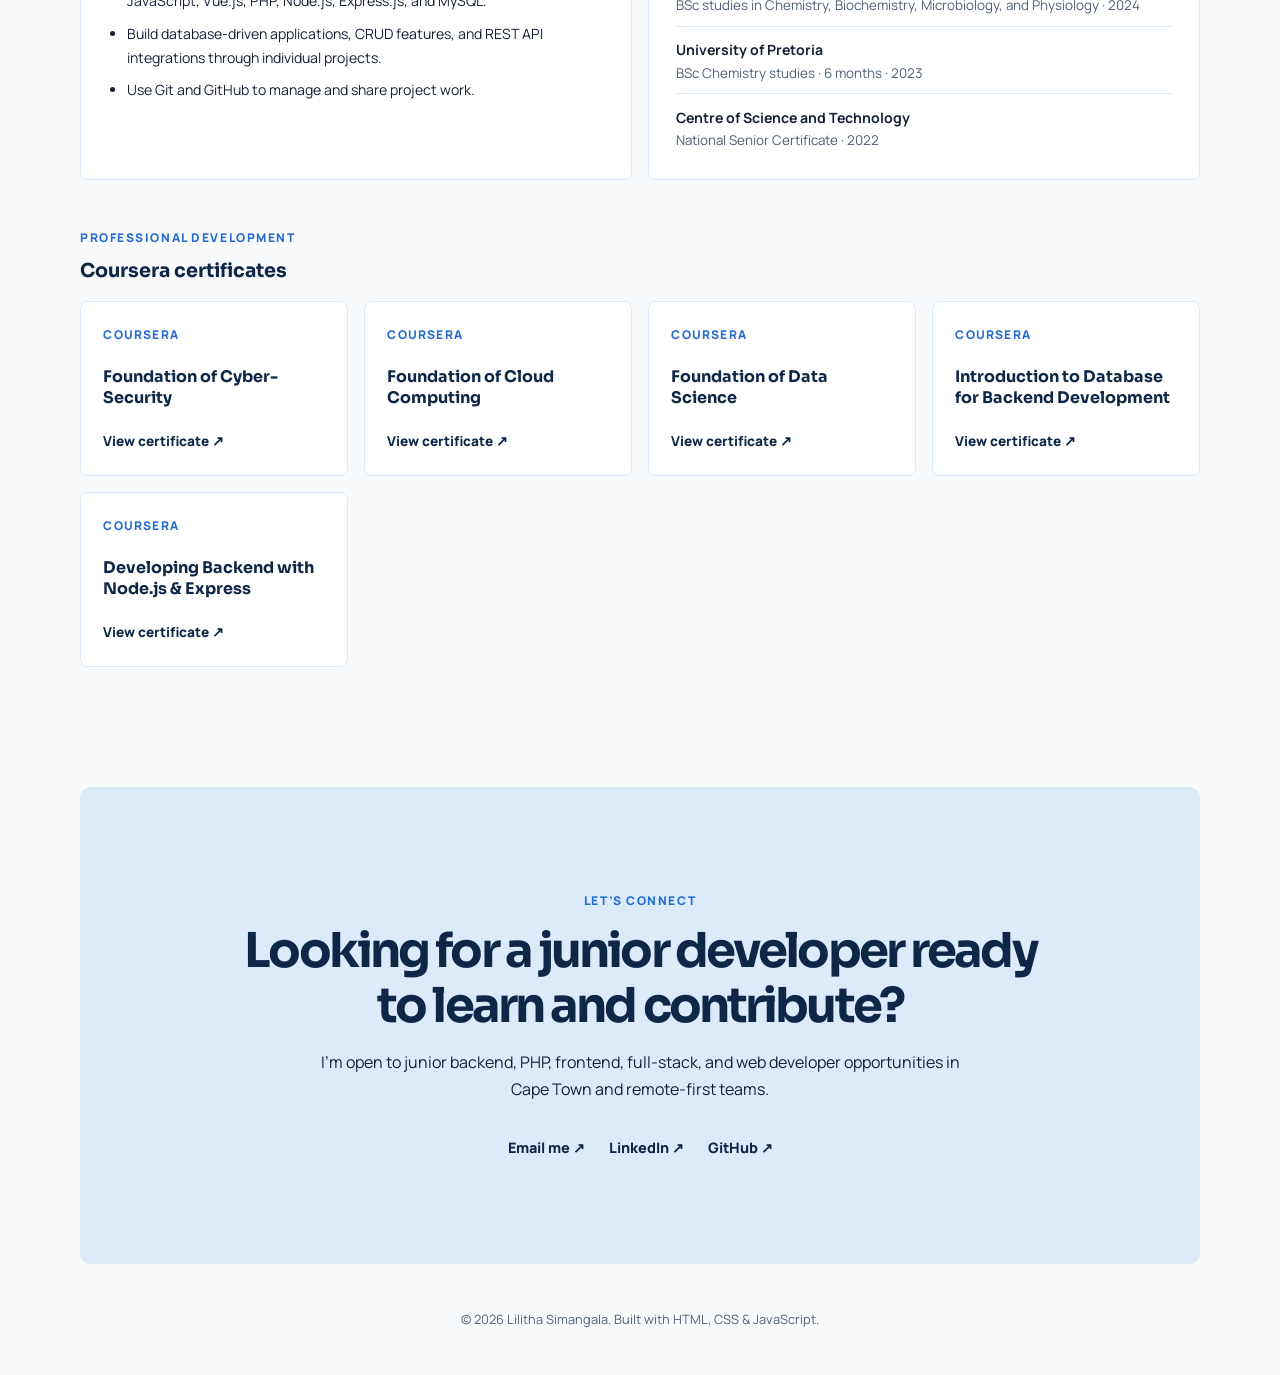
==== commit b1a0dc1a: "Add Coursera certificates to portfolio" ====
--- a/index.html
+++ b/index.html
@@ -282,7 +282,7 @@
           <p class="eyebrow">Education</p>
           <h3>Studies and qualification</h3>
           <ul class="education-list">
-            <li><strong>Nelson Mandela University</strong><span>Computer Science studies · 2025</span></li>
+            <li><strong>Nelson Mandela University</strong><span>BSc Computer Science studies · 2025</span></li>
             <li><strong>Nelson Mandela University</strong><span>BSc studies in Chemistry, Biochemistry, Microbiology, and Physiology · 2024</span></li>
             <li><strong>University of Pretoria</strong><span>BSc Chemistry studies · 6 months · 2023</span></li>
             <li><strong>Centre of Science and Technology</strong><span>National Senior Certificate · 2022</span></li>
@@ -314,8 +314,21 @@
             <strong>Foundation of Data Science</strong>
             <span class="certificate-action">View certificate <span aria-hidden="true">↗</span></span>
           </a>
+
+          <a class="certificate-card" href="certificates/coursera-introduction-to-database-for-backend-development.pdf" target="_blank" rel="noopener noreferrer">
+  <span class="certificate-provider">Coursera</span>
+  <strong>Introduction to Database for Backend Development</strong>
+  <span class="certificate-action">View certificate <span aria-hidden="true">↗</span></span>
+</a>
+
+<a class="certificate-card" href="certificates/coursera-developing-backend%20with-nodejs%26express.pdf" target="_blank" rel="noopener noreferrer">
+  <span class="certificate-provider">Coursera</span>
+  <strong>Developing Backend with Node.js &amp; Express</strong>
+  <span class="certificate-action">View certificate <span aria-hidden="true">↗</span></span>
+</a>
         </div>
       </div>
+
     </section>
 
     <section id="contact" class="contact-section container" aria-labelledby="contact-title">
--- a/styles.css
+++ b/styles.css
@@ -245,6 +245,125 @@
 .skills-grid p {
   margin: 0;
   font-size: 0.88rem;
+}
+
+.cv-grid {
+  display: grid;
+  grid-template-columns: repeat(2, minmax(0, 1fr));
+  gap: 1rem;
+  margin-top: 2.5rem;
+}
+
+.cv-card {
+  padding: 1.7rem;
+  border: 1px solid var(--soft-blue);
+  border-radius: 8px;
+  background: white;
+}
+
+.cv-card h3,
+.certificates-block h3 {
+  margin: 0 0 0.8rem;
+  font-size: 1.2rem;
+}
+
+.cv-card .eyebrow {
+  margin-bottom: 0.45rem;
+}
+
+.cv-meta {
+  margin: 0 0 1rem;
+  color: #526176;
+  font-size: 0.86rem;
+  font-weight: 700;
+}
+
+.cv-card ul {
+  margin: 0;
+  padding-left: 1.2rem;
+  font-size: 0.88rem;
+}
+
+.cv-card li + li {
+  margin-top: 0.55rem;
+}
+
+.education-list {
+  list-style: none;
+  padding: 0 !important;
+}
+
+.education-list li + li {
+  padding-top: 0.7rem;
+  border-top: 1px solid var(--soft-blue);
+}
+
+.education-list strong,
+.education-list span {
+  display: block;
+}
+
+.education-list span {
+  color: #526176;
+  font-size: 0.84rem;
+}
+
+.certificates-block {
+  margin-top: 3rem;
+}
+
+.certificates-block > div:first-child {
+  margin-bottom: 1.2rem;
+}
+
+.certificate-grid {
+  display: grid;
+  grid-template-columns: repeat(auto-fit, minmax(220px, 1fr));
+  gap: 1rem;
+}
+
+.certificate-card {
+  display: flex;
+  min-height: 175px;
+  flex-direction: column;
+  align-items: flex-start;
+  justify-content: space-between;
+  gap: 1rem;
+  padding: 1.4rem;
+  border: 1px solid var(--soft-blue);
+  border-radius: 8px;
+  background: white;
+  transition: 0.2s;
+}
+
+.certificate-card:hover {
+  transform: translateY(-2px);
+  border-color: var(--blue);
+}
+
+.certificate-provider {
+  color: var(--blue);
+  font-size: 0.75rem;
+  font-weight: 800;
+  letter-spacing: 0.1em;
+  text-transform: uppercase;
+}
+
+.certificate-card strong {
+  color: var(--navy);
+  font-family: "Sora", sans-serif;
+  font-size: 1rem;
+  line-height: 1.35;
+}
+
+.certificate-action {
+  color: var(--navy);
+  font-size: 0.85rem;
+  font-weight: 800;
+}
+
+.certificate-card:hover .certificate-action {
+  color: var(--blue);
 }
 
 .projects-heading {
@@ -398,7 +517,8 @@
   }
 
   .about-section,
-  .project-grid {
+  .project-grid,
+  .cv-grid {
     grid-template-columns: 1fr;
   }
 
@@ -445,4 +565,4 @@
     animation-duration: 0.01ms !important;
     animation-iteration-count: 1 !important;
   }
-}
+}
